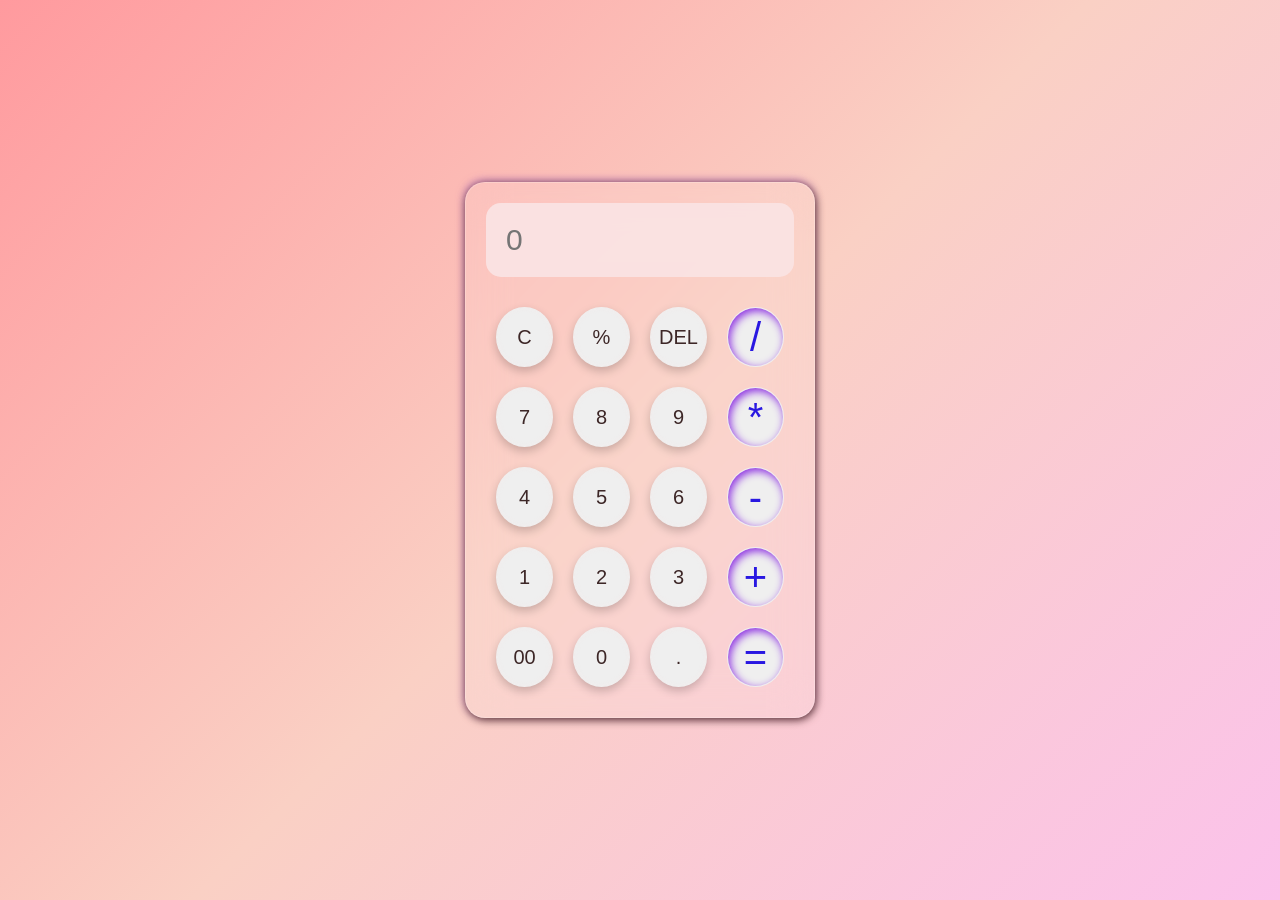
==== Calculator_App/index.html @ 2de325c6 "Added a Calculator_App" ====
<!DOCTYPE html>
<html lang="en">
<head>
    <meta charset="UTF-8">
    <meta name="viewport" content="width=device-width, initial-scale=1.0">
    <title>calcPro</title>
    <link rel="stylesheet" href="style.css" />
</head>
<body>
    <div class="container">
        <!-- <h1>CALCULATOR</h1> -->
        

        <div class="main-content">
            <div class="display">
                 <input type="text"  placeholder="0">

             </div>
        
        <div class="keys">
            <div class="row1">
                <button>C</button>
                <button>%</button>
                <button>DEL</button>
                <button>/</button>
            </div>

             <div class="row2">
                <button>7</button>
                <button>8</button>
                <button>9</button>
                <button>*</button>
            </div>

             <div class="row3">
                <button>4</button>
                <button>5</button>
                <button>6</button>
                <button>-</button>
            </div>

             <div class="row4">
                <button>1</button>
                <button>2</button>
                <button>3</button>
                <button>+</button>
            </div>

             <div class="row5">
                <button>00</button>
                <button>0</button>
                <button>.</button>
                <button>=</button>
            </div>

        </div>    
        </div>
    </div>

    <script src="app.js" ></script>
</body>
</html>
---- Calculator_App/style.css ----
*{
    margin: 0;
    padding: 0;
    border: 0;
    outline: none;
    box-sizing: border-box;
}

.container{
    height: 100vh;
    display: flex;
    align-items: center;
    justify-content: center;
    background: linear-gradient(135deg,#ff9a9e,#fad0c4,#fbc2eb);


}

.main-content{
    width: 350px;
    padding: 20px;
    border-radius: 20px;

    background: rgba(255,255,255,0.1);
    backdrop-filter: blur(20px);
    -webkit-backdrop-filter: blur(20px);

    border: 1px solid rgba(255,255,255,0.2);

    box-shadow: 
        0 8px 32px rgba(0,0,0,0.2),
        inset 0 0 10px rgba(255,255,255,0.2);

}
input{
    width: 100%;
    height: 60%;
    font-size: 30px;
    padding: 20px;
    border-radius: 15px;
    margin-bottom: 20px;
    background: rgba(250, 227, 227, 0.941);
    backdrop-filter: blur(10px);
    color: rgb(44, 41, 41);
    
}
 .keys div{
    
    display: flex;
    justify-content: center;
 }


 button{
    display: flex;
    justify-content: center;
    align-items: center;
    font-size: 20px;
    width: 60px;
    height: 60px;
    margin: 10px;
    border-radius: 50%;
    cursor: pointer;
    background: agba(255,255,255,0.2);
    backdrop-filter: blur(10px);
    border: 1px solid rgba(241, 234, 234, 0.3);
    color:rgb(61, 39, 39);
    box-shadow: 0 4px 10px rgba(0,0,0,0.2), inset 0 0 5px rgba(252, 235, 235, 0.3);
    
 }

  button:hover{
    transform: scale(1.1);
    background: rgba(255,255,255,0.4);

    
  }

  .row1 button:last-child,
  .row2 button:last-child,
  .row3 button:last-child,
  .row4 button:last-child,
  .row5 button:last-child{
    color: #2918e1;
    font-size: 40px;
    box-shadow: inset 2px 3px 8px blueviolet;
}

.main-content{
    box-shadow: 1px 2px  8px rgb(87, 49, 49), -1px -2px  8px rgba(196, 125, 192, 0.829) ;

}
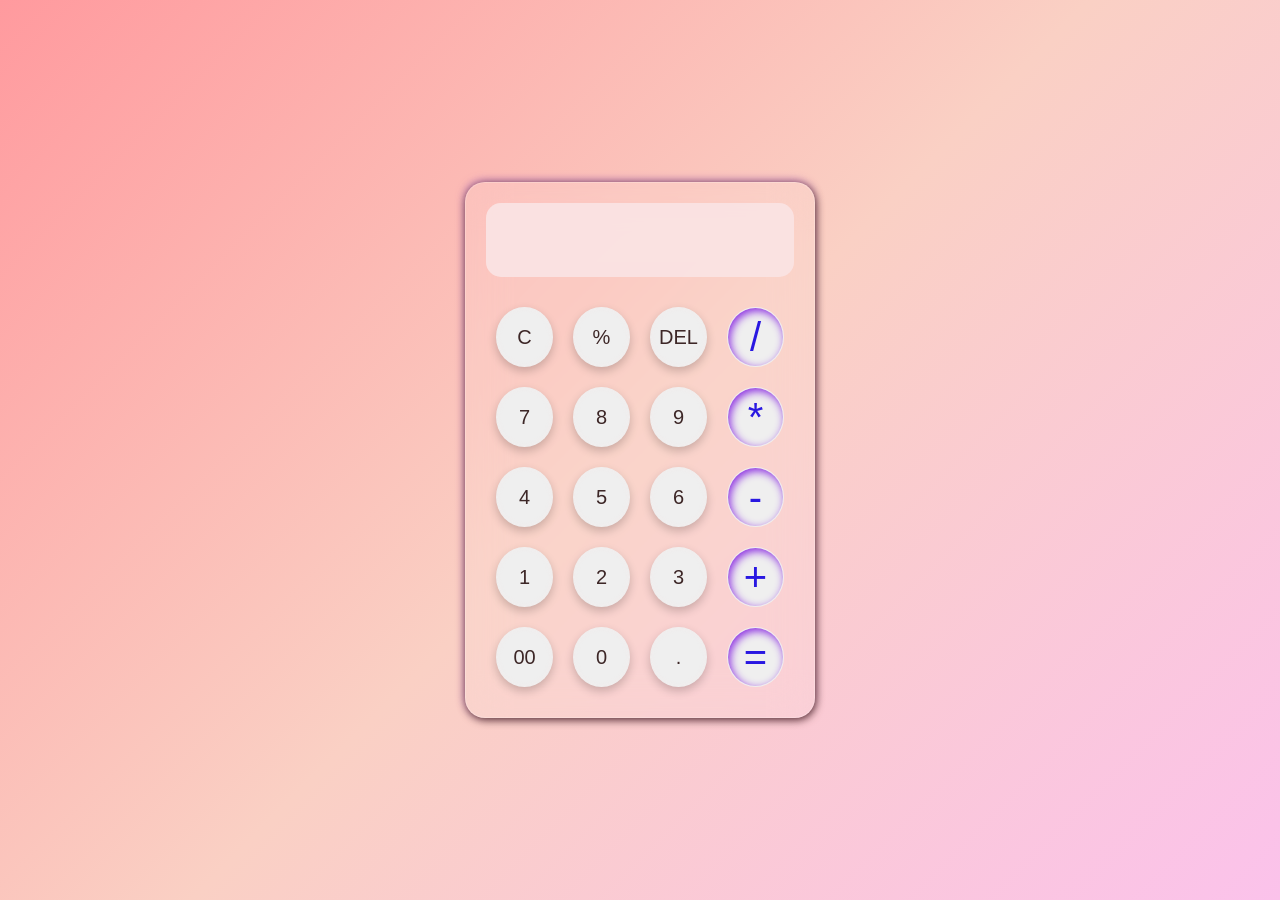
==== commit 79d36dd5: "Add new feature on Calculator_App & Added Calculator_App project to Main README file." ====
--- a/Calculator_App/index.html
+++ b/Calculator_App/index.html
@@ -13,7 +13,7 @@
 
         <div class="main-content">
             <div class="display">
-                 <input type="text"  placeholder="0">
+                 <input type="text"  placeholder="" disabled>
 
              </div>
         
